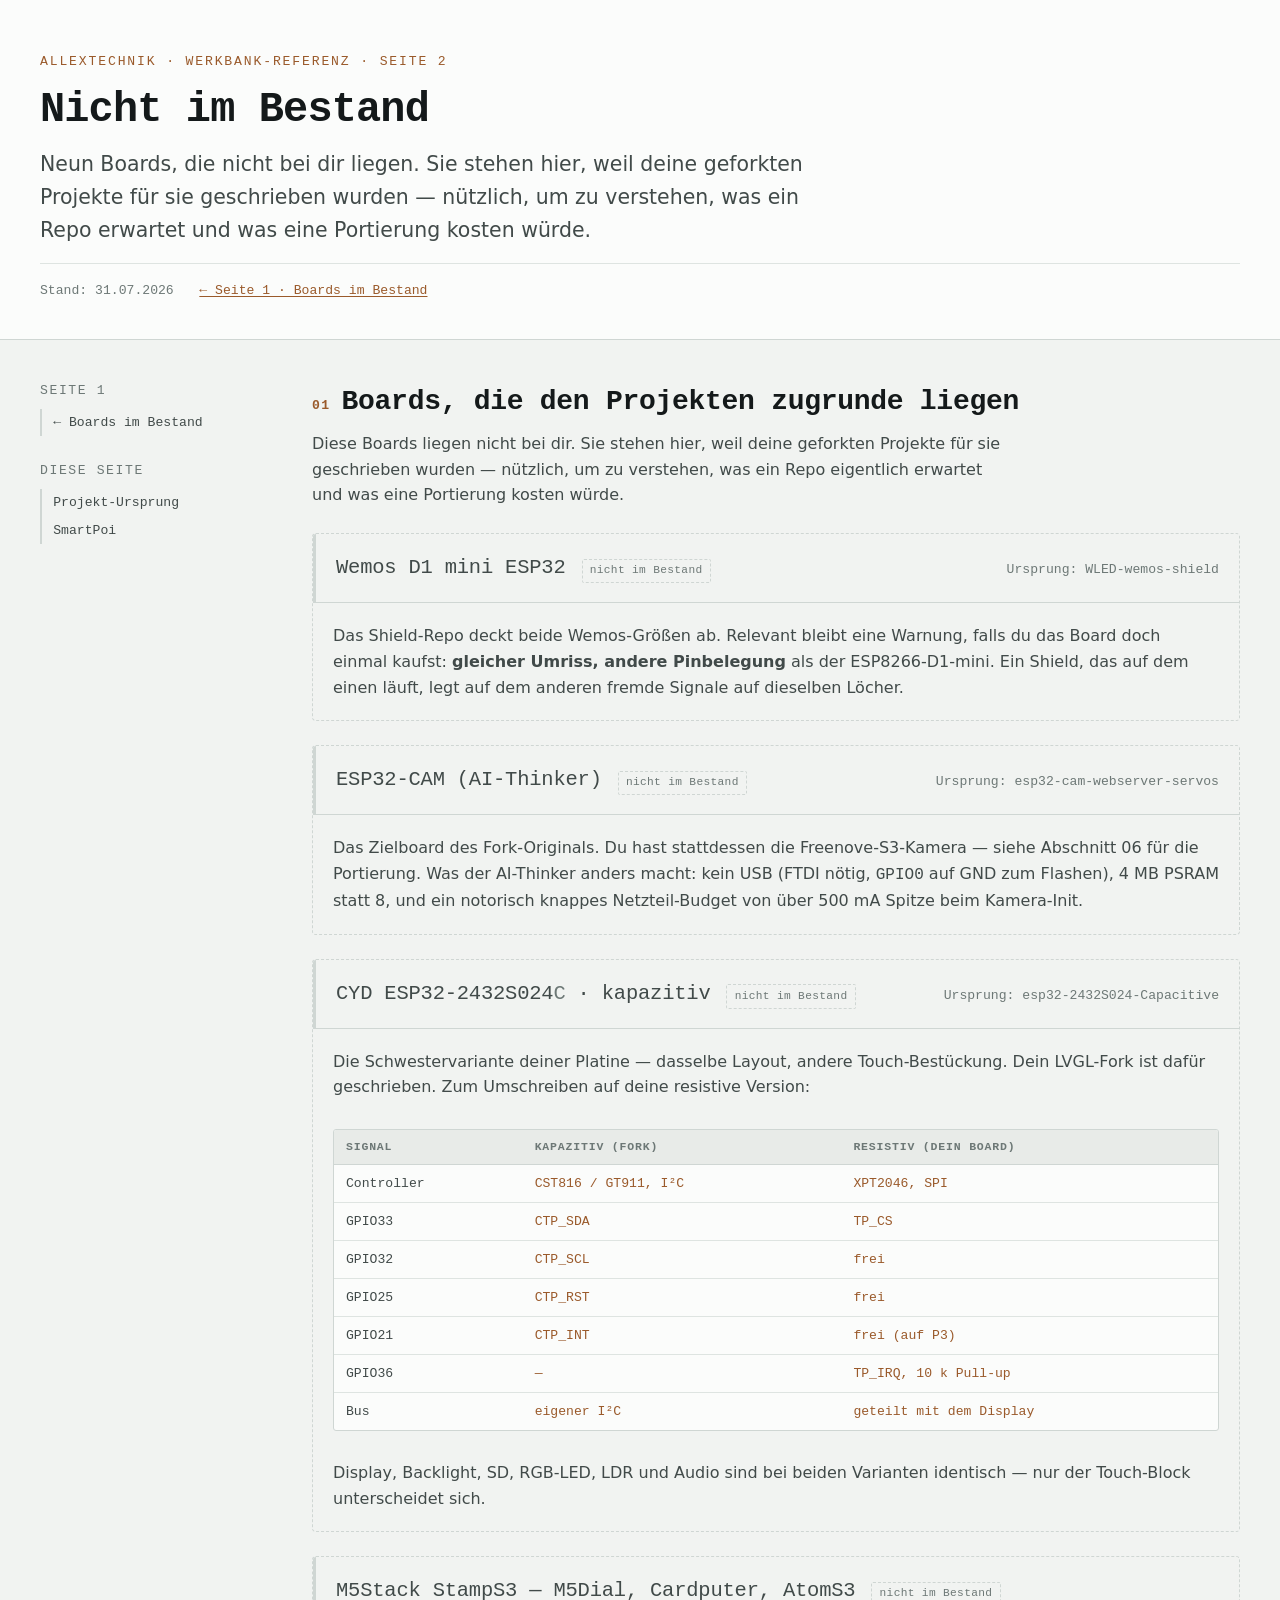
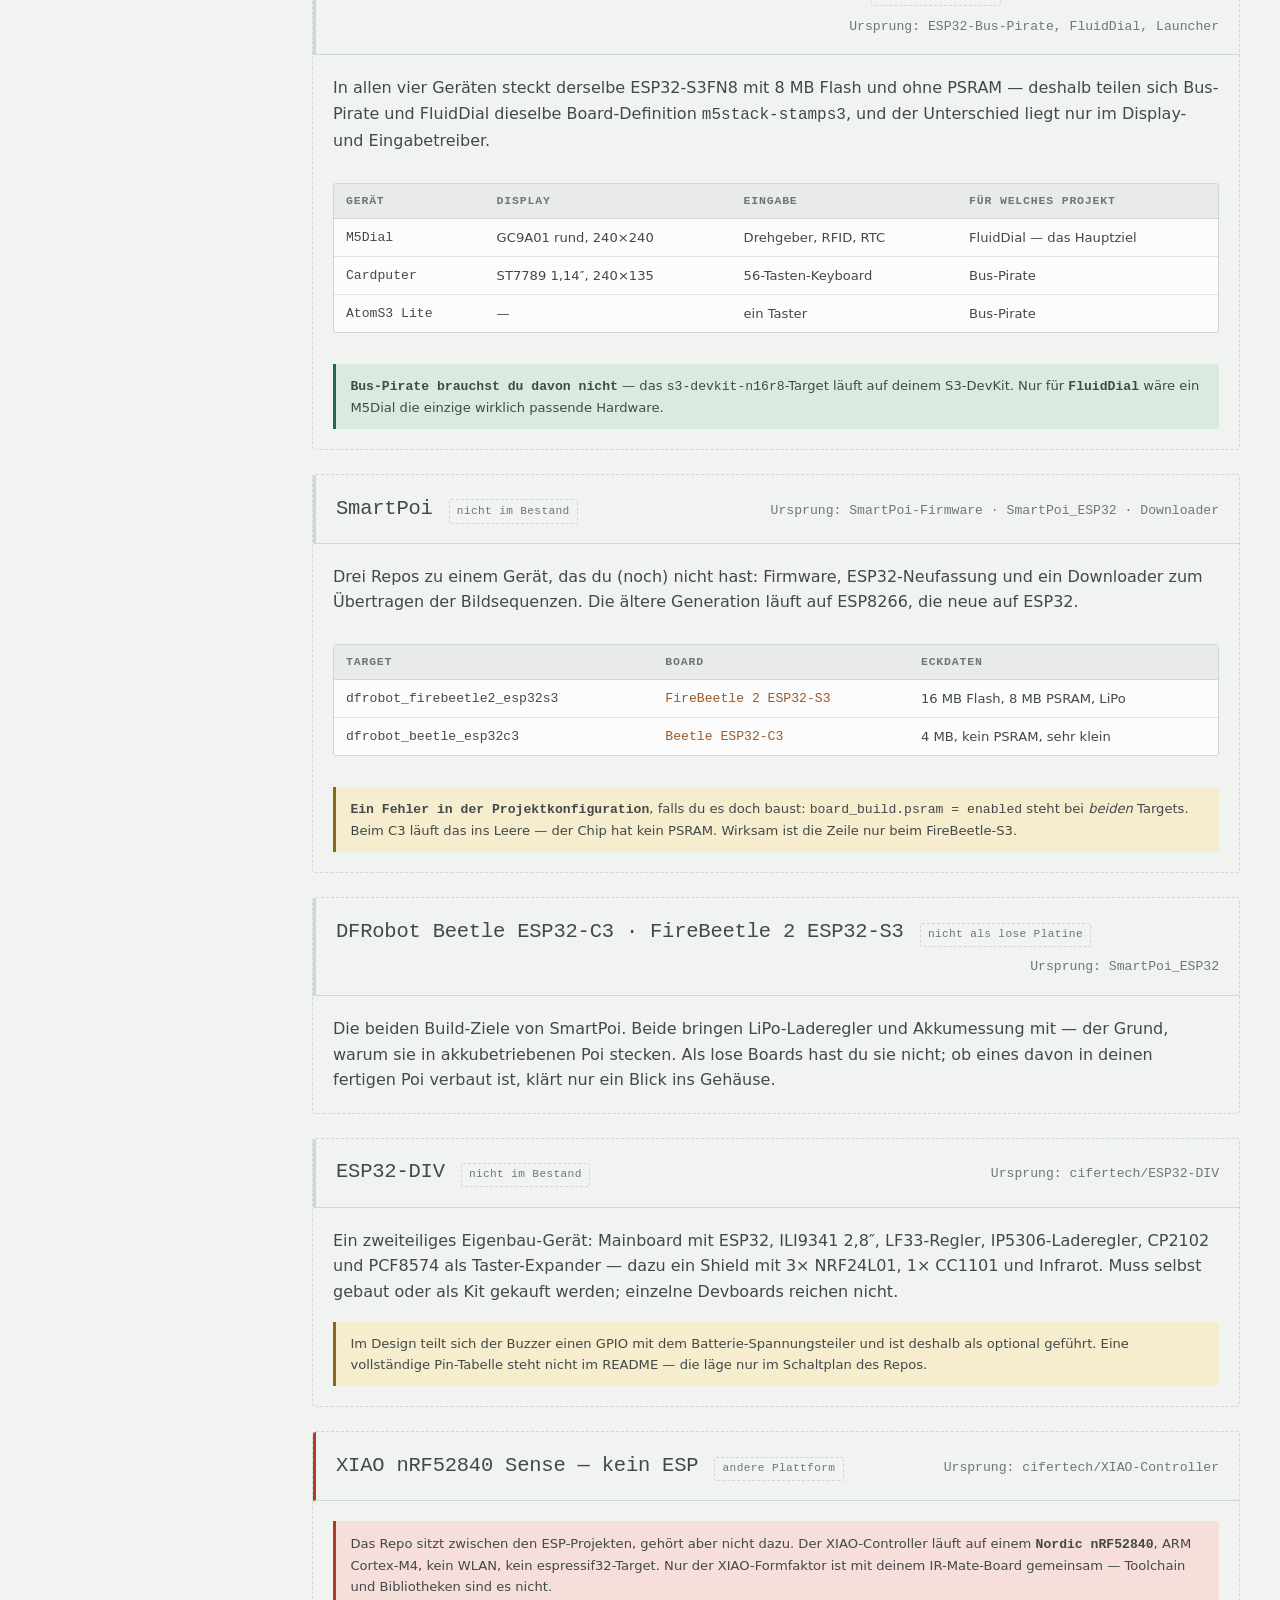
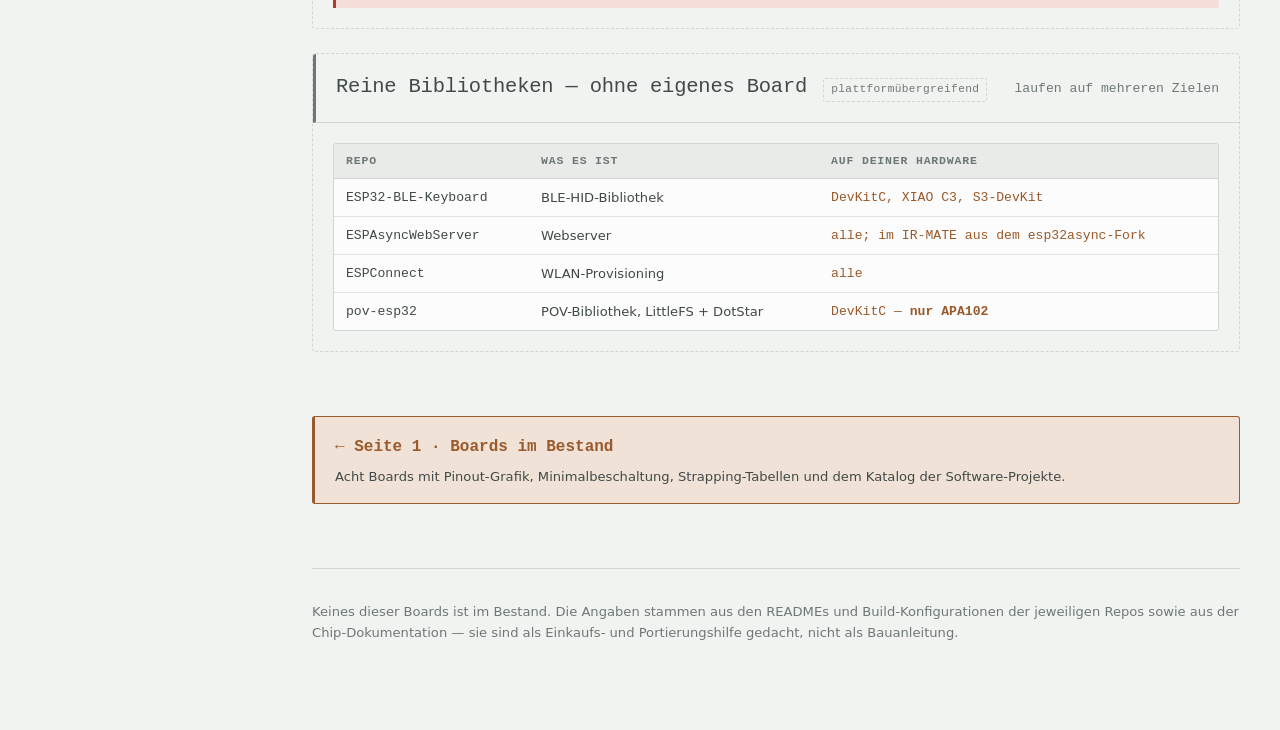
==== referenz.html @ ab5e1d2a "Pinout-Grafiken ergaenzen, Referenzboards auf zweite Seite Jedes der acht Boards im Bestand bekommt " ====
<!DOCTYPE html>
<html lang="de">
<head>
<meta charset="utf-8">
<meta name="viewport" content="width=device-width, initial-scale=1">
<meta name="description" content="Boards, fuer die die geforkten Projekte geschrieben wurden, ohne sie im Bestand zu haben.">
<meta name="color-scheme" content="light dark">
<title>Nicht im Bestand — ESP-Hardware-Referenz</title>
<style>
  *, *::before, *::after { box-sizing: border-box; }
  html { -webkit-text-size-adjust: 100%; }
  body { margin: 0; }
  img, svg { max-width: 100%; }
  h1, h2, h3, p, ul, figure { margin: 0; }
  ul { padding: 0; list-style-position: outside; }
  table { border-collapse: collapse; }
</style>
<style>
  :root {
    color-scheme: light dark;

    /* Neutrale mit leichter Kupfer-Neigung – nicht reines Grau */
    --paper:      #f1f3f1;
    --panel:      #fbfcfb;
    --panel-2:    #e8ebe8;
    --ink:        #14191a;
    --ink-2:      #414a49;
    --ink-3:      #6d7876;
    --rule:       #cfd6d3;
    --rule-soft:  #dee4e1;

    /* Akzent: Leiterbahn-Kupfer */
    --copper:     #9a5a2b;
    --copper-lit: #b8703a;
    --copper-wash:#f0e2d6;

    /* Signalfarben (getrennt vom Akzent) */
    --v5:         #b23a2b;
    --v5-wash:    #f6dfda;
    --v33:        #1f6b4f;
    --v33-wash:   #d9eae1;
    --warn:       #8a6a10;
    --warn-wash:  #f6ecce;

    --font-display: ui-monospace, "SF Mono", "JetBrains Mono", "Cascadia Mono", Menlo, Consolas, monospace;
    --font-body: system-ui, -apple-system, "Segoe UI", Roboto, "Helvetica Neue", Arial, sans-serif;

    --step--1: clamp(0.75rem, 0.72rem + 0.14vw, 0.82rem);
    --step-0:  clamp(0.92rem, 0.89rem + 0.16vw, 1rem);
    --step-1:  clamp(1.1rem, 1.03rem + 0.32vw, 1.28rem);
    --step-2:  clamp(1.35rem, 1.2rem + 0.7vw, 1.75rem);
    --step-3:  clamp(1.8rem, 1.5rem + 1.4vw, 2.7rem);
  }

  @media (prefers-color-scheme: dark) {
    :root {
      --paper:      #0e1213;
      --panel:      #161b1c;
      --panel-2:    #1e2425;
      --ink:        #e6ebe9;
      --ink-2:      #b0bab7;
      --ink-3:      #7f8b88;
      --rule:       #2c3435;
      --rule-soft:  #232a2b;
      --copper:     #d08a52;
      --copper-lit: #e5a068;
      --copper-wash:#2d211a;
      --v5:         #e0705c;
      --v5-wash:    #331d1a;
      --v33:        #57b98c;
      --v33-wash:   #16291f;
      --warn:       #d6b155;
      --warn-wash:  #2c2515;
    }
  }

  :root[data-theme="dark"] {
    --paper:#0e1213; --panel:#161b1c; --panel-2:#1e2425;
    --ink:#e6ebe9; --ink-2:#b0bab7; --ink-3:#7f8b88;
    --rule:#2c3435; --rule-soft:#232a2b;
    --copper:#d08a52; --copper-lit:#e5a068; --copper-wash:#2d211a;
    --v5:#e0705c; --v5-wash:#331d1a;
    --v33:#57b98c; --v33-wash:#16291f;
    --warn:#d6b155; --warn-wash:#2c2515;
  }
  :root[data-theme="light"] {
    --paper:#f1f3f1; --panel:#fbfcfb; --panel-2:#e8ebe8;
    --ink:#14191a; --ink-2:#414a49; --ink-3:#6d7876;
    --rule:#cfd6d3; --rule-soft:#dee4e1;
    --copper:#9a5a2b; --copper-lit:#b8703a; --copper-wash:#f0e2d6;
    --v5:#b23a2b; --v5-wash:#f6dfda;
    --v33:#1f6b4f; --v33-wash:#d9eae1;
    --warn:#8a6a10; --warn-wash:#f6ecce;
  }

  * { box-sizing: border-box; }

  body {
    margin: 0;
    background: var(--paper);
    color: var(--ink);
    font-family: var(--font-body);
    font-size: var(--step-0);
    line-height: 1.6;
    -webkit-font-smoothing: antialiased;
  }

  a { color: var(--copper); text-underline-offset: 2px; }
  a:focus-visible, summary:focus-visible {
    outline: 2px solid var(--copper-lit);
    outline-offset: 2px;
    border-radius: 2px;
  }

  code, .mono { font-family: var(--font-display); font-variant-ligatures: none; }

  /* ---------- Kopf ---------- */
  .masthead {
    border-bottom: 1px solid var(--rule);
    background: var(--panel);
  }
  .masthead-inner {
    max-width: 78rem;
    margin: 0 auto;
    padding: 3.2rem 1.5rem 2.4rem;
    display: flex;
    flex-direction: column;
    gap: 1rem;
  }
  .eyebrow {
    font-family: var(--font-display);
    font-size: var(--step--1);
    letter-spacing: 0.14em;
    text-transform: uppercase;
    color: var(--copper);
  }
  .masthead h1 {
    margin: 0;
    font-family: var(--font-display);
    font-size: var(--step-3);
    font-weight: 600;
    letter-spacing: -0.02em;
    line-height: 1.05;
    text-wrap: balance;
  }
  .lede {
    margin: 0;
    max-width: 60ch;
    color: var(--ink-2);
    font-size: var(--step-1);
  }
  .masthead-meta {
    display: flex;
    flex-wrap: wrap;
    gap: 0.5rem 1.6rem;
    font-family: var(--font-display);
    font-size: var(--step--1);
    color: var(--ink-3);
    border-top: 1px solid var(--rule-soft);
    padding-top: 1rem;
  }

  /* ---------- Gerüst ---------- */
  .shell {
    max-width: 78rem;
    margin: 0 auto;
    padding: 0 1.5rem 6rem;
    display: grid;
    grid-template-columns: 14rem minmax(0, 1fr);
    gap: 3rem;
    align-items: start;
  }
  @media (max-width: 62rem) {
    .shell { grid-template-columns: minmax(0, 1fr); gap: 0; }
    .rail { display: none; }
  }

  .rail {
    position: sticky;
    top: 0;
    padding: 2.5rem 0;
    max-height: 100vh;
    overflow-y: auto;
    font-family: var(--font-display);
    font-size: var(--step--1);
  }
  .rail-group { margin-bottom: 1.5rem; }
  .rail-title {
    text-transform: uppercase;
    letter-spacing: 0.12em;
    color: var(--ink-3);
    margin-bottom: 0.5rem;
  }
  .rail a {
    display: block;
    padding: 0.2rem 0 0.2rem 0.7rem;
    border-left: 2px solid var(--rule);
    color: var(--ink-2);
    text-decoration: none;
  }
  .rail a:hover { color: var(--copper); border-left-color: var(--copper); }

  main { padding-top: 2.5rem; min-width: 0; }

  section { margin-bottom: 4rem; scroll-margin-top: 1.5rem; }

  h2 {
    font-family: var(--font-display);
    font-size: var(--step-2);
    font-weight: 600;
    letter-spacing: -0.01em;
    margin: 0 0 0.4rem;
    display: flex;
    align-items: baseline;
    gap: 0.7rem;
    text-wrap: balance;
  }
  h2 .num {
    font-size: var(--step--1);
    color: var(--copper);
    letter-spacing: 0.1em;
  }
  .section-note {
    margin: 0 0 1.6rem;
    color: var(--ink-2);
    max-width: 68ch;
  }

  h3 {
    font-family: var(--font-display);
    font-size: var(--step-1);
    font-weight: 600;
    margin: 0;
    letter-spacing: -0.01em;
  }

  /* ---------- Tabellen ---------- */
  .scroller {
    overflow-x: auto;
    border: 1px solid var(--rule);
    border-radius: 3px;
    background: var(--panel);
  }
  table {
    width: 100%;
    border-collapse: collapse;
    font-size: var(--step--1);
    font-variant-numeric: tabular-nums;
  }
  th, td {
    text-align: left;
    padding: 0.5rem 0.75rem;
    border-bottom: 1px solid var(--rule-soft);
    vertical-align: top;
  }
  thead th {
    font-family: var(--font-display);
    font-weight: 600;
    text-transform: uppercase;
    letter-spacing: 0.07em;
    font-size: 0.72rem;
    color: var(--ink-3);
    background: var(--panel-2);
    border-bottom: 1px solid var(--rule);
    white-space: nowrap;
    position: sticky;
    top: 0;
  }
  tbody tr:last-child td { border-bottom: none; }
  td.pin, td.gpio { font-family: var(--font-display); white-space: nowrap; }
  td.gpio { color: var(--copper); }

  /* ---------- Board-Karten ---------- */
  .board {
    background: var(--panel);
    border: 1px solid var(--rule);
    border-radius: 4px;
    margin-bottom: 1.5rem;
    overflow: hidden;
  }
  .board-head {
    display: flex;
    flex-wrap: wrap;
    align-items: baseline;
    gap: 0.5rem 1rem;
    padding: 1.1rem 1.25rem;
    border-bottom: 1px solid var(--rule);
    border-left: 3px solid var(--copper);
  }
  .board-head .spec {
    font-family: var(--font-display);
    font-size: var(--step--1);
    color: var(--ink-3);
    margin-left: auto;
    text-align: right;
  }
  .board-body {
    padding: 1.25rem;
    display: flex;
    flex-direction: column;
    gap: 1.1rem;
  }
  .board-body > .scroller { border-radius: 3px; }

  .field-label {
    font-family: var(--font-display);
    font-size: 0.72rem;
    text-transform: uppercase;
    letter-spacing: 0.1em;
    color: var(--ink-3);
    margin-bottom: 0.4rem;
  }
  .field p, .field ul { margin: 0; }
  .field ul { padding-left: 1.1rem; }
  .field li + li { margin-top: 0.25rem; }

  /* ---------- Chips ---------- */
  .chips { display: flex; flex-wrap: wrap; gap: 0.35rem; }
  .chip {
    font-family: var(--font-display);
    font-size: 0.7rem;
    letter-spacing: 0.03em;
    padding: 0.13rem 0.45rem;
    border-radius: 2px;
    border: 1px solid var(--rule);
    color: var(--ink-2);
    background: var(--paper);
    white-space: nowrap;
  }
  .chip.own { border-color: var(--copper); color: var(--copper); background: var(--copper-wash); }
  .chip.v5  { border-color: var(--v5); color: var(--v5); background: var(--v5-wash); }
  .chip.v33 { border-color: var(--v33); color: var(--v33); background: var(--v33-wash); }

  /* ---------- Hinweisboxen ---------- */
  .note {
    border-left: 3px solid var(--ink-3);
    background: var(--panel-2);
    padding: 0.7rem 0.9rem;
    border-radius: 0 3px 3px 0;
    font-size: var(--step--1);
  }
  .note strong { font-family: var(--font-display); }
  .note.danger { border-left-color: var(--v5); background: var(--v5-wash); }
  .note.caution { border-left-color: var(--warn); background: var(--warn-wash); }
  .note.good { border-left-color: var(--v33); background: var(--v33-wash); }
  .note p { margin: 0; }
  .note p + p { margin-top: 0.5rem; }

  /* ---------- Matrix ---------- */
  .matrix td.hit { color: var(--v33); font-family: var(--font-display); font-weight: 600; }
  .matrix td.miss { color: var(--rule); font-family: var(--font-display); }
  .matrix th.rot { font-size: 0.68rem; }
  .matrix tbody th {
    font-weight: 500;
    font-family: var(--font-display);
    font-size: var(--step--1);
    white-space: nowrap;
    background: var(--panel);
    border-bottom: 1px solid var(--rule-soft);
  }

  /* ---------- Schaltung ---------- */
  .circuit {
    background: var(--panel);
    border: 1px solid var(--rule);
    border-radius: 4px;
    padding: 1.25rem;
    display: flex;
    flex-direction: column;
    gap: 1rem;
  }
  .circuit svg { width: 100%; height: auto; max-width: 34rem; margin: 0 auto; display: block; }
  .svg-ink { stroke: var(--ink-2); }
  .svg-copper { stroke: var(--copper); }
  .svg-label { fill: var(--ink-2); font-family: var(--font-display); font-size: 10px; }
  .svg-label-accent { fill: var(--copper); font-family: var(--font-display); font-size: 10px; }

  .grid-2 {
    display: grid;
    grid-template-columns: repeat(auto-fit, minmax(17rem, 1fr));
    gap: 1rem;
  }

  details {
    border: 1px solid var(--rule);
    border-radius: 3px;
    background: var(--panel);
    padding: 0.6rem 0.9rem;
  }
  summary {
    cursor: pointer;
    font-family: var(--font-display);
    font-size: var(--step--1);
    color: var(--ink-2);
  }

  footer {
    border-top: 1px solid var(--rule);
    margin-top: 2rem;
    padding: 2rem 0 0;
    font-size: var(--step--1);
    color: var(--ink-3);
  }
  footer ul { padding-left: 1.1rem; margin: 0.5rem 0 0; }

  @media (prefers-reduced-motion: reduce) {
    * { animation: none !important; transition: none !important; }
  }

  /* Pinout-Grafiken: lieber scrollen als unleserlich schrumpfen */
  .pinout { overflow-x: auto; border: 1px solid var(--rule-soft); border-radius: 3px;
            background: var(--paper); padding: 6px 8px; }
  .pinout svg { display: block; width: 100%; min-width: 640px; height: auto; }

  /* Referenz-Karten: gedämpft, damit Bestand optisch führt */
  .board.ref { background: transparent; border-style: dashed; }
  .board.ref .board-head { border-left-color: var(--rule); }
  .board.ref .board-head h3 { color: var(--ink-2); font-weight: 500; }
  .board.ref .board-body { color: var(--ink-2); }
  .board.ref .board-body > p { margin: 0; }
  .chip.ref { border-style: dashed; color: var(--ink-3); background: transparent; }
  .matrix td.warnrow { color: var(--warn); font-family: var(--font-display); }
  .matrix td.miss, td.miss { color: var(--ink-3); font-family: var(--font-display); }
  .subsec { scroll-margin-top: 1.5rem; }
  .subsec h3 { color: var(--copper); font-size: var(--step-0); letter-spacing: 0.04em; text-transform: uppercase; }

  /* Verweis zwischen den beiden Seiten */
  .pagelink { display: block; border: 1px solid var(--copper); border-left-width: 3px;
              border-radius: 3px; background: var(--copper-wash); padding: 1rem 1.25rem;
              text-decoration: none; color: var(--ink); }
  .pagelink:hover { background: var(--panel-2); }
  .pagelink strong { font-family: var(--font-display); color: var(--copper); }
  .pagelink span { display: block; color: var(--ink-2); font-size: var(--step--1); margin-top: 0.3rem; }
</style>
</head>
<body>
<header class="masthead">
  <div class="masthead-inner">
    <div class="eyebrow">AllExTechnik · Werkbank-Referenz · Seite 2</div>
    <h1>Nicht im Bestand</h1>
    <p class="lede">Neun Boards, die nicht bei dir liegen. Sie stehen hier, weil deine geforkten Projekte für sie geschrieben wurden — nützlich, um zu verstehen, was ein Repo erwartet und was eine Portierung kosten würde.</p>
    <div class="masthead-meta">
      <span>Stand: 31.07.2026</span>
      <span><a href="index.html">← Seite 1 · Boards im Bestand</a></span>
    </div>
  </div>
</header>

<div class="shell">
  <nav class="rail" aria-label="Inhalt">
    <div class="rail-group">
      <div class="rail-title">Seite 1</div>
      <a href="index.html">← Boards im Bestand</a>
    </div>
    <div class="rail-group">
      <div class="rail-title">Diese Seite</div>
      <a href="#referenz">Projekt-Ursprung</a>
      <a href="#smartpoi">SmartPoi</a>
    </div>
  </nav>

  <main>
    <!-- ══════════ REFERENZ ══════════ -->
    <section id="referenz">
      <h2><span class="num">01</span> Boards, die den Projekten zugrunde liegen</h2>
      <p class="section-note">Diese Boards liegen nicht bei dir. Sie stehen hier, weil deine geforkten Projekte für sie geschrieben wurden — nützlich, um zu verstehen, was ein Repo eigentlich erwartet und was eine Portierung kosten würde.</p>

      <article class="board ref">
        <div class="board-head">
          <h3>Wemos D1 mini ESP32</h3>
          <div class="chips"><span class="chip ref">nicht im Bestand</span></div>
          <div class="spec">Ursprung: WLED-wemos-shield</div>
        </div>
        <div class="board-body">
          <p>Das Shield-Repo deckt beide Wemos-Größen ab. Relevant bleibt eine Warnung, falls du das Board doch einmal kaufst: <strong>gleicher Umriss, andere Pinbelegung</strong> als der ESP8266-D1-mini. Ein Shield, das auf dem einen läuft, legt auf dem anderen fremde Signale auf dieselben Löcher.</p>
        </div>
      </article>

      <article class="board ref">
        <div class="board-head">
          <h3>ESP32-CAM (AI-Thinker)</h3>
          <div class="chips"><span class="chip ref">nicht im Bestand</span></div>
          <div class="spec">Ursprung: esp32-cam-webserver-servos</div>
        </div>
        <div class="board-body">
          <p>Das Zielboard des Fork-Originals. Du hast stattdessen die Freenove-S3-Kamera — siehe Abschnitt 06 für die Portierung. Was der AI-Thinker anders macht: kein USB (FTDI nötig, <code>GPIO0</code> auf GND zum Flashen), 4 MB PSRAM statt 8, und ein notorisch knappes Netzteil-Budget von über 500 mA Spitze beim Kamera-Init.</p>
        </div>
      </article>

      <article class="board ref">
        <div class="board-head">
          <h3>CYD ESP32-2432S024<span style="color:var(--ink-3)">C</span> · kapazitiv</h3>
          <div class="chips"><span class="chip ref">nicht im Bestand</span></div>
          <div class="spec">Ursprung: esp32-2432S024-Capacitive</div>
        </div>
        <div class="board-body">
          <p>Die Schwestervariante deiner Platine — dasselbe Layout, andere Touch-Bestückung. Dein LVGL-Fork ist dafür geschrieben. Zum Umschreiben auf deine resistive Version:</p>
          <div class="scroller" style="margin-top:0.7rem">
            <table>
              <thead><tr><th>Signal</th><th>Kapazitiv (Fork)</th><th>Resistiv (dein Board)</th></tr></thead>
              <tbody>
                <tr><td class="pin">Controller</td><td class="gpio">CST816 / GT911, I²C</td><td class="gpio">XPT2046, SPI</td></tr>
                <tr><td class="pin">GPIO33</td><td class="gpio">CTP_SDA</td><td class="gpio">TP_CS</td></tr>
                <tr><td class="pin">GPIO32</td><td class="gpio">CTP_SCL</td><td class="gpio">frei</td></tr>
                <tr><td class="pin">GPIO25</td><td class="gpio">CTP_RST</td><td class="gpio">frei</td></tr>
                <tr><td class="pin">GPIO21</td><td class="gpio">CTP_INT</td><td class="gpio">frei (auf P3)</td></tr>
                <tr><td class="pin">GPIO36</td><td class="gpio">—</td><td class="gpio">TP_IRQ, 10 k Pull-up</td></tr>
                <tr><td class="pin">Bus</td><td class="gpio">eigener I²C</td><td class="gpio">geteilt mit dem Display</td></tr>
              </tbody>
            </table>
          </div>
          <p style="margin-top:0.7rem">Display, Backlight, SD, RGB-LED, LDR und Audio sind bei beiden Varianten identisch — nur der Touch-Block unterscheidet sich.</p>
        </div>
      </article>

      <article class="board ref">
        <div class="board-head">
          <h3>M5Stack StampS3 — M5Dial, Cardputer, AtomS3</h3>
          <div class="chips"><span class="chip ref">nicht im Bestand</span></div>
          <div class="spec">Ursprung: ESP32-Bus-Pirate, FluidDial, Launcher</div>
        </div>
        <div class="board-body">
          <p>In allen vier Geräten steckt derselbe ESP32-S3FN8 mit 8 MB Flash und ohne PSRAM — deshalb teilen sich Bus-Pirate und FluidDial dieselbe Board-Definition <code>m5stack-stamps3</code>, und der Unterschied liegt nur im Display- und Eingabetreiber.</p>
          <div class="scroller" style="margin-top:0.7rem">
            <table>
              <thead><tr><th>Gerät</th><th>Display</th><th>Eingabe</th><th>Für welches Projekt</th></tr></thead>
              <tbody>
                <tr><td class="pin">M5Dial</td><td>GC9A01 rund, 240×240</td><td>Drehgeber, RFID, RTC</td><td>FluidDial — das Hauptziel</td></tr>
                <tr><td class="pin">Cardputer</td><td>ST7789 1,14″, 240×135</td><td>56-Tasten-Keyboard</td><td>Bus-Pirate</td></tr>
                <tr><td class="pin">AtomS3 Lite</td><td>—</td><td>ein Taster</td><td>Bus-Pirate</td></tr>
              </tbody>
            </table>
          </div>
          <div class="note good" style="margin-top:0.8rem">
            <p><strong>Bus-Pirate brauchst du davon nicht</strong> — das <code>s3-devkit-n16r8</code>-Target läuft auf deinem S3-DevKit. Nur für <strong>FluidDial</strong> wäre ein M5Dial die einzige wirklich passende Hardware.</p>
          </div>
        </div>
      </article>

      <article class="board ref" id="smartpoi">
        <div class="board-head">
          <h3>SmartPoi</h3>
          <div class="chips"><span class="chip ref">nicht im Bestand</span></div>
          <div class="spec">Ursprung: SmartPoi-Firmware · SmartPoi_ESP32 · Downloader</div>
        </div>
        <div class="board-body">
          <p>Drei Repos zu einem Gerät, das du (noch) nicht hast: Firmware, ESP32-Neufassung und ein Downloader zum Übertragen der Bildsequenzen. Die ältere Generation läuft auf ESP8266, die neue auf ESP32.</p>
          <div class="scroller" style="margin-top:0.7rem">
            <table>
              <thead><tr><th>Target</th><th>Board</th><th>Eckdaten</th></tr></thead>
              <tbody>
                <tr><td class="pin">dfrobot_firebeetle2_esp32s3</td><td class="gpio">FireBeetle 2 ESP32-S3</td><td>16 MB Flash, 8 MB PSRAM, LiPo</td></tr>
                <tr><td class="pin">dfrobot_beetle_esp32c3</td><td class="gpio">Beetle ESP32-C3</td><td>4 MB, kein PSRAM, sehr klein</td></tr>
              </tbody>
            </table>
          </div>
          <div class="note caution" style="margin-top:0.8rem">
            <p><strong>Ein Fehler in der Projektkonfiguration</strong>, falls du es doch baust: <code>board_build.psram = enabled</code> steht bei <em>beiden</em> Targets. Beim C3 läuft das ins Leere — der Chip hat kein PSRAM. Wirksam ist die Zeile nur beim FireBeetle-S3.</p>
          </div>
        </div>
      </article>

      <article class="board ref">
        <div class="board-head">
          <h3>DFRobot Beetle ESP32-C3 · FireBeetle 2 ESP32-S3</h3>
          <div class="chips"><span class="chip ref">nicht als lose Platine</span></div>
          <div class="spec">Ursprung: SmartPoi_ESP32</div>
        </div>
        <div class="board-body">
          <p>Die beiden Build-Ziele von SmartPoi. Beide bringen LiPo-Laderegler und Akkumessung mit — der Grund, warum sie in akkubetriebenen Poi stecken. Als lose Boards hast du sie nicht; ob eines davon in deinen fertigen Poi verbaut ist, klärt nur ein Blick ins Gehäuse.</p>
        </div>
      </article>

      <article class="board ref">
        <div class="board-head">
          <h3>ESP32-DIV</h3>
          <div class="chips"><span class="chip ref">nicht im Bestand</span></div>
          <div class="spec">Ursprung: cifertech/ESP32-DIV</div>
        </div>
        <div class="board-body">
          <p>Ein zweiteiliges Eigenbau-Gerät: Mainboard mit ESP32, ILI9341 2,8″, LF33-Regler, IP5306-Laderegler, CP2102 und PCF8574 als Taster-Expander — dazu ein Shield mit 3× NRF24L01, 1× CC1101 und Infrarot. Muss selbst gebaut oder als Kit gekauft werden; einzelne Devboards reichen nicht.</p>
          <div class="note caution">
            <p>Im Design teilt sich der Buzzer einen GPIO mit dem Batterie-Spannungsteiler und ist deshalb als optional geführt. Eine vollständige Pin-Tabelle steht nicht im README — die läge nur im Schaltplan des Repos.</p>
          </div>
        </div>
      </article>

      <article class="board ref">
        <div class="board-head" style="border-left-color: var(--v5)">
          <h3>XIAO nRF52840 Sense — kein ESP</h3>
          <div class="chips"><span class="chip ref">andere Plattform</span></div>
          <div class="spec">Ursprung: cifertech/XIAO-Controller</div>
        </div>
        <div class="board-body">
          <div class="note danger">
            <p>Das Repo sitzt zwischen den ESP-Projekten, gehört aber nicht dazu. Der XIAO-Controller läuft auf einem <strong>Nordic nRF52840</strong>, ARM Cortex-M4, kein WLAN, kein espressif32-Target. Nur der XIAO-Formfaktor ist mit deinem IR-Mate-Board gemeinsam — Toolchain und Bibliotheken sind es nicht.</p>
          </div>
        </div>
      </article>

      <article class="board ref">
        <div class="board-head" style="border-left-color: var(--ink-3)">
          <h3>Reine Bibliotheken — ohne eigenes Board</h3>
          <div class="chips"><span class="chip ref">plattformübergreifend</span></div>
          <div class="spec">laufen auf mehreren Zielen</div>
        </div>
        <div class="board-body">
          <div class="scroller">
            <table>
              <thead><tr><th>Repo</th><th>Was es ist</th><th>Auf deiner Hardware</th></tr></thead>
              <tbody>
                <tr><td class="pin">ESP32-BLE-Keyboard</td><td>BLE-HID-Bibliothek</td><td class="gpio">DevKitC, XIAO C3, S3-DevKit</td></tr>
                <tr><td class="pin">ESPAsyncWebServer</td><td>Webserver</td><td class="gpio">alle; im IR-MATE aus dem esp32async-Fork</td></tr>
                <tr><td class="pin">ESPConnect</td><td>WLAN-Provisioning</td><td class="gpio">alle</td></tr>
                <tr><td class="pin">pov-esp32</td><td>POV-Bibliothek, LittleFS + DotStar</td><td class="gpio">DevKitC — <strong>nur APA102</strong></td></tr>
              </tbody>
            </table>
          </div>
        </div>
      </article>
    </section>

    <section id="zurueck">
      <a class="pagelink" href="index.html">
        <strong>← Seite 1 · Boards im Bestand</strong>
        <span>Acht Boards mit Pinout-Grafik, Minimalbeschaltung, Strapping-Tabellen und dem Katalog der Software-Projekte.</span>
      </a>
    </section>

    <footer>
      <p>Keines dieser Boards ist im Bestand. Die Angaben stammen aus den READMEs und Build-Konfigurationen der jeweiligen Repos sowie aus der Chip-Dokumentation — sie sind als Einkaufs- und Portierungshilfe gedacht, nicht als Bauanleitung.</p>
    </footer>

  </main>
</div>
</body>
</html>
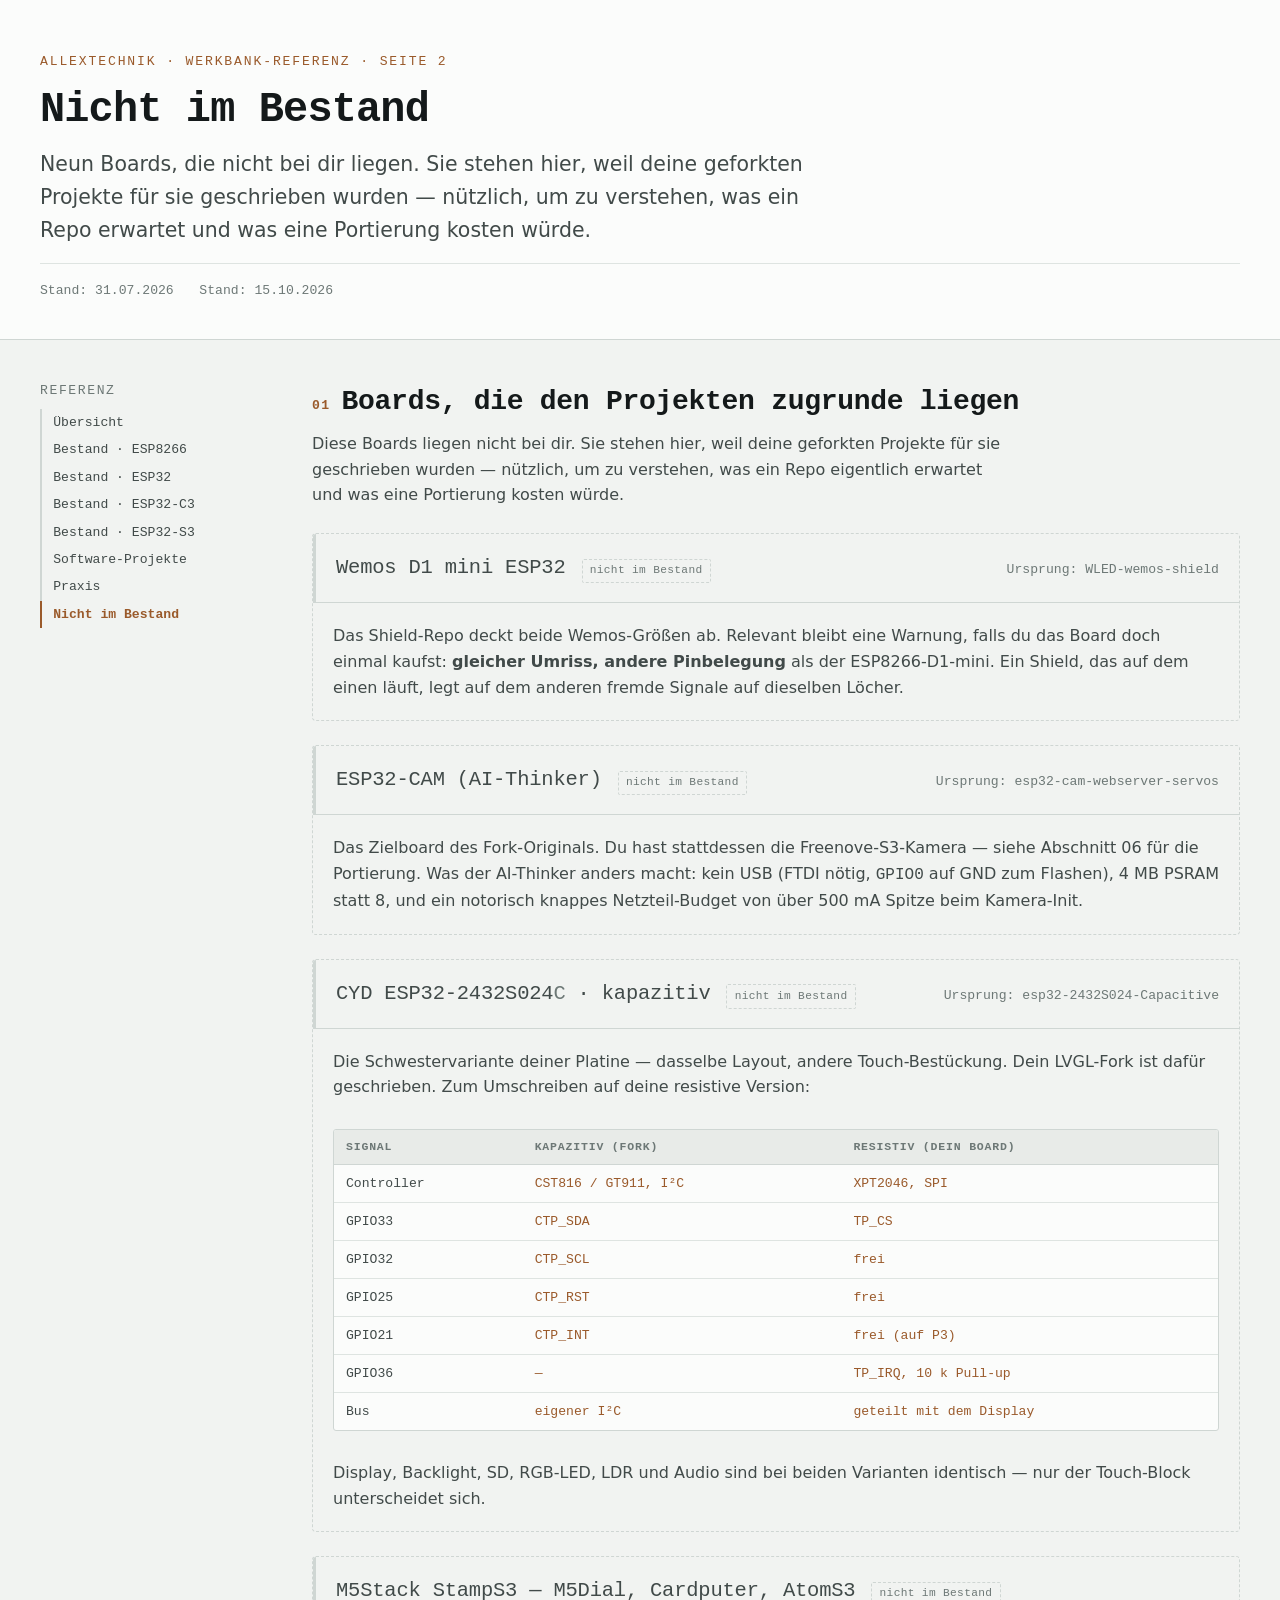
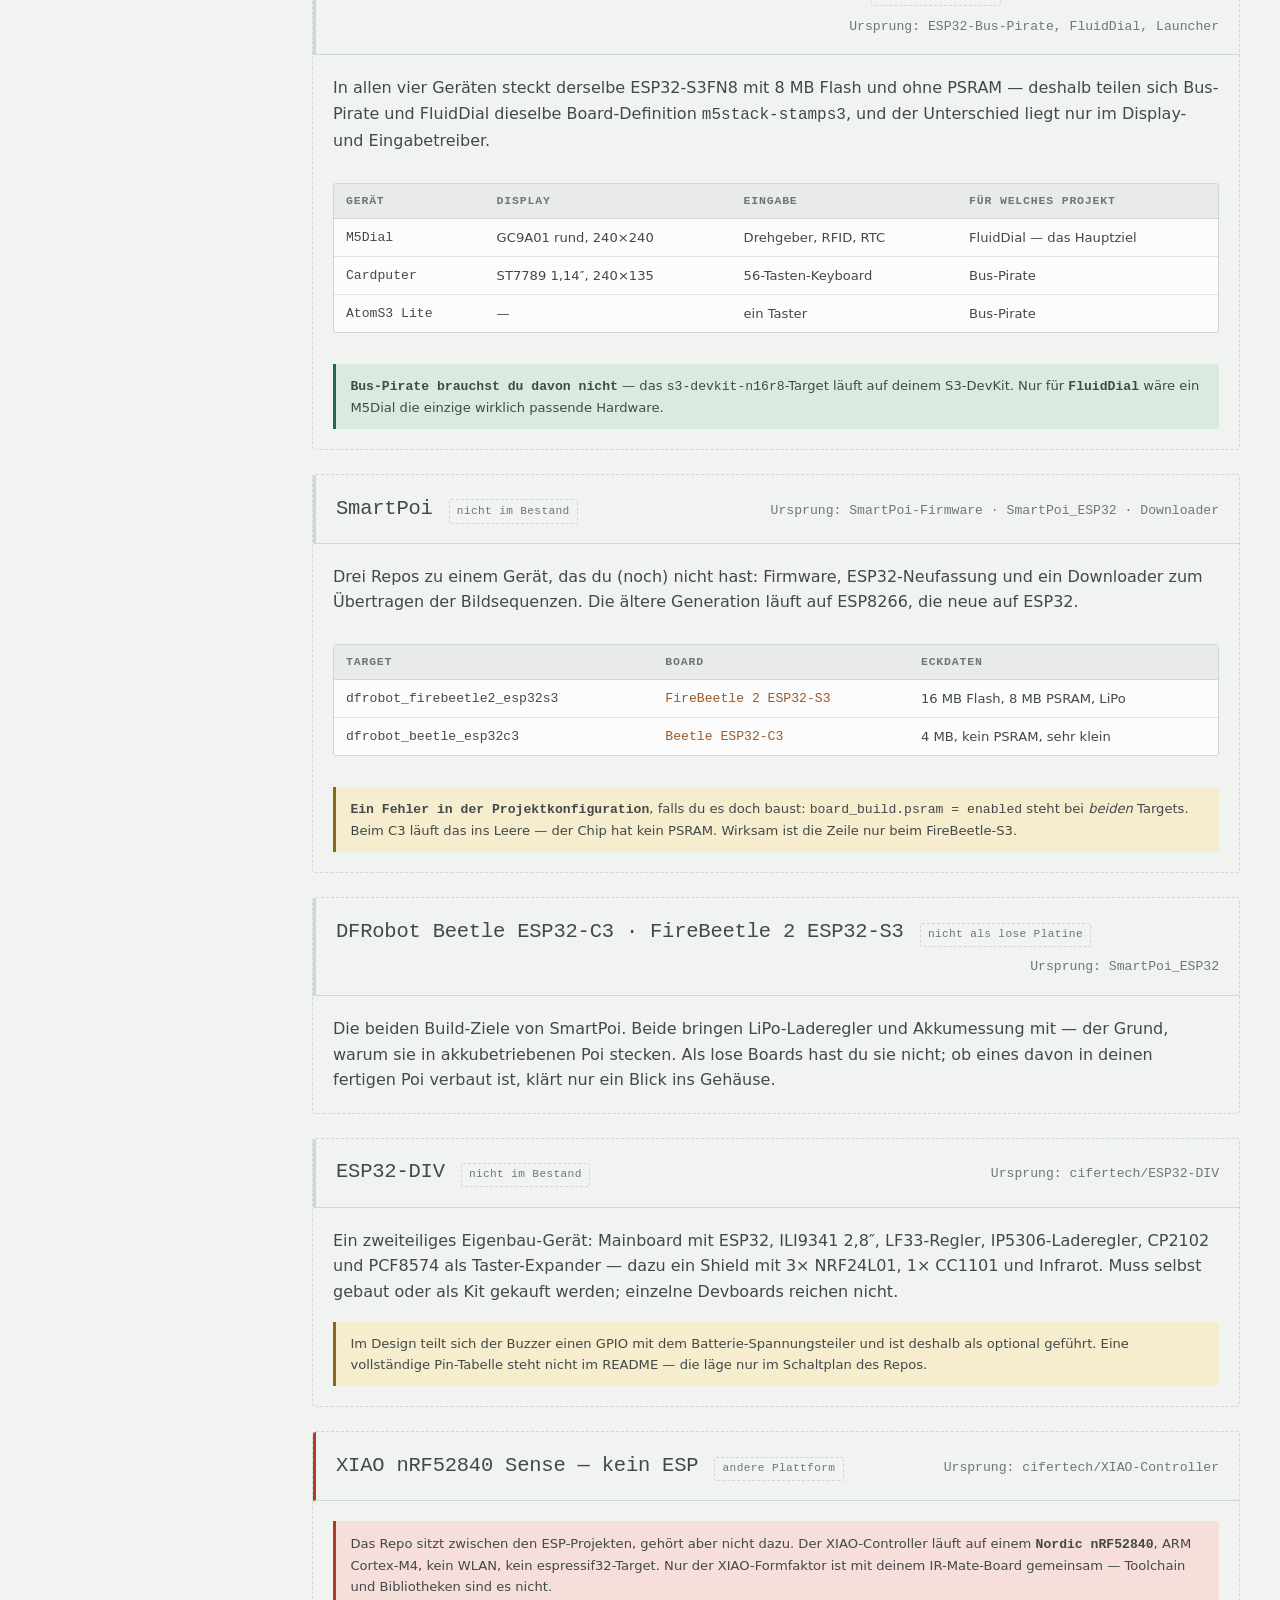
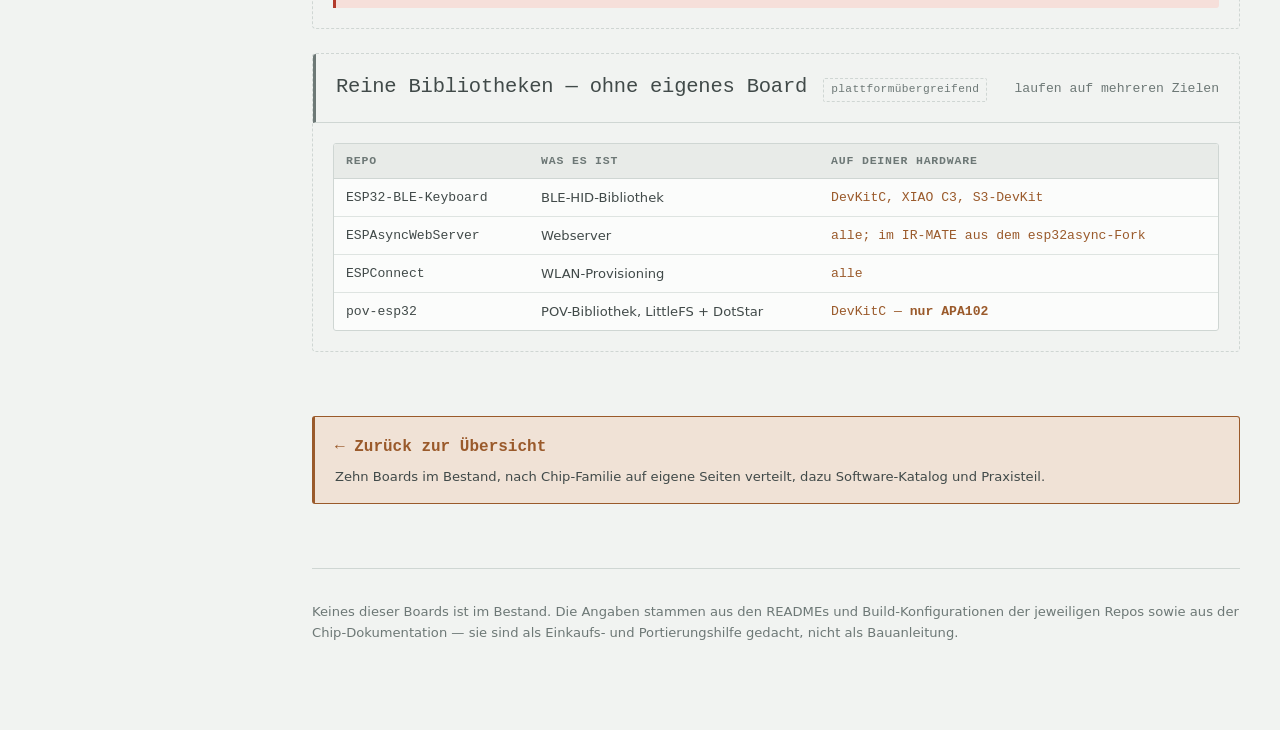
==== commit f7a4fbf3: "Seite aufteilen, zehntes Board, Gradient-Kollision beheben Die Referenz war auf eine Seite mit 367 K" ====
--- a/referenz.html
+++ b/referenz.html
@@ -6,432 +6,7 @@
 <meta name="description" content="Boards, fuer die die geforkten Projekte geschrieben wurden, ohne sie im Bestand zu haben.">
 <meta name="color-scheme" content="light dark">
 <title>Nicht im Bestand — ESP-Hardware-Referenz</title>
-<style>
-  *, *::before, *::after { box-sizing: border-box; }
-  html { -webkit-text-size-adjust: 100%; }
-  body { margin: 0; }
-  img, svg { max-width: 100%; }
-  h1, h2, h3, p, ul, figure { margin: 0; }
-  ul { padding: 0; list-style-position: outside; }
-  table { border-collapse: collapse; }
-</style>
-<style>
-  :root {
-    color-scheme: light dark;
-
-    /* Neutrale mit leichter Kupfer-Neigung – nicht reines Grau */
-    --paper:      #f1f3f1;
-    --panel:      #fbfcfb;
-    --panel-2:    #e8ebe8;
-    --ink:        #14191a;
-    --ink-2:      #414a49;
-    --ink-3:      #6d7876;
-    --rule:       #cfd6d3;
-    --rule-soft:  #dee4e1;
-
-    /* Akzent: Leiterbahn-Kupfer */
-    --copper:     #9a5a2b;
-    --copper-lit: #b8703a;
-    --copper-wash:#f0e2d6;
-
-    /* Signalfarben (getrennt vom Akzent) */
-    --v5:         #b23a2b;
-    --v5-wash:    #f6dfda;
-    --v33:        #1f6b4f;
-    --v33-wash:   #d9eae1;
-    --warn:       #8a6a10;
-    --warn-wash:  #f6ecce;
-
-    --font-display: ui-monospace, "SF Mono", "JetBrains Mono", "Cascadia Mono", Menlo, Consolas, monospace;
-    --font-body: system-ui, -apple-system, "Segoe UI", Roboto, "Helvetica Neue", Arial, sans-serif;
-
-    --step--1: clamp(0.75rem, 0.72rem + 0.14vw, 0.82rem);
-    --step-0:  clamp(0.92rem, 0.89rem + 0.16vw, 1rem);
-    --step-1:  clamp(1.1rem, 1.03rem + 0.32vw, 1.28rem);
-    --step-2:  clamp(1.35rem, 1.2rem + 0.7vw, 1.75rem);
-    --step-3:  clamp(1.8rem, 1.5rem + 1.4vw, 2.7rem);
-  }
-
-  @media (prefers-color-scheme: dark) {
-    :root {
-      --paper:      #0e1213;
-      --panel:      #161b1c;
-      --panel-2:    #1e2425;
-      --ink:        #e6ebe9;
-      --ink-2:      #b0bab7;
-      --ink-3:      #7f8b88;
-      --rule:       #2c3435;
-      --rule-soft:  #232a2b;
-      --copper:     #d08a52;
-      --copper-lit: #e5a068;
-      --copper-wash:#2d211a;
-      --v5:         #e0705c;
-      --v5-wash:    #331d1a;
-      --v33:        #57b98c;
-      --v33-wash:   #16291f;
-      --warn:       #d6b155;
-      --warn-wash:  #2c2515;
-    }
-  }
-
-  :root[data-theme="dark"] {
-    --paper:#0e1213; --panel:#161b1c; --panel-2:#1e2425;
-    --ink:#e6ebe9; --ink-2:#b0bab7; --ink-3:#7f8b88;
-    --rule:#2c3435; --rule-soft:#232a2b;
-    --copper:#d08a52; --copper-lit:#e5a068; --copper-wash:#2d211a;
-    --v5:#e0705c; --v5-wash:#331d1a;
-    --v33:#57b98c; --v33-wash:#16291f;
-    --warn:#d6b155; --warn-wash:#2c2515;
-  }
-  :root[data-theme="light"] {
-    --paper:#f1f3f1; --panel:#fbfcfb; --panel-2:#e8ebe8;
-    --ink:#14191a; --ink-2:#414a49; --ink-3:#6d7876;
-    --rule:#cfd6d3; --rule-soft:#dee4e1;
-    --copper:#9a5a2b; --copper-lit:#b8703a; --copper-wash:#f0e2d6;
-    --v5:#b23a2b; --v5-wash:#f6dfda;
-    --v33:#1f6b4f; --v33-wash:#d9eae1;
-    --warn:#8a6a10; --warn-wash:#f6ecce;
-  }
-
-  * { box-sizing: border-box; }
-
-  body {
-    margin: 0;
-    background: var(--paper);
-    color: var(--ink);
-    font-family: var(--font-body);
-    font-size: var(--step-0);
-    line-height: 1.6;
-    -webkit-font-smoothing: antialiased;
-  }
-
-  a { color: var(--copper); text-underline-offset: 2px; }
-  a:focus-visible, summary:focus-visible {
-    outline: 2px solid var(--copper-lit);
-    outline-offset: 2px;
-    border-radius: 2px;
-  }
-
-  code, .mono { font-family: var(--font-display); font-variant-ligatures: none; }
-
-  /* ---------- Kopf ---------- */
-  .masthead {
-    border-bottom: 1px solid var(--rule);
-    background: var(--panel);
-  }
-  .masthead-inner {
-    max-width: 78rem;
-    margin: 0 auto;
-    padding: 3.2rem 1.5rem 2.4rem;
-    display: flex;
-    flex-direction: column;
-    gap: 1rem;
-  }
-  .eyebrow {
-    font-family: var(--font-display);
-    font-size: var(--step--1);
-    letter-spacing: 0.14em;
-    text-transform: uppercase;
-    color: var(--copper);
-  }
-  .masthead h1 {
-    margin: 0;
-    font-family: var(--font-display);
-    font-size: var(--step-3);
-    font-weight: 600;
-    letter-spacing: -0.02em;
-    line-height: 1.05;
-    text-wrap: balance;
-  }
-  .lede {
-    margin: 0;
-    max-width: 60ch;
-    color: var(--ink-2);
-    font-size: var(--step-1);
-  }
-  .masthead-meta {
-    display: flex;
-    flex-wrap: wrap;
-    gap: 0.5rem 1.6rem;
-    font-family: var(--font-display);
-    font-size: var(--step--1);
-    color: var(--ink-3);
-    border-top: 1px solid var(--rule-soft);
-    padding-top: 1rem;
-  }
-
-  /* ---------- Gerüst ---------- */
-  .shell {
-    max-width: 78rem;
-    margin: 0 auto;
-    padding: 0 1.5rem 6rem;
-    display: grid;
-    grid-template-columns: 14rem minmax(0, 1fr);
-    gap: 3rem;
-    align-items: start;
-  }
-  @media (max-width: 62rem) {
-    .shell { grid-template-columns: minmax(0, 1fr); gap: 0; }
-    .rail { display: none; }
-  }
-
-  .rail {
-    position: sticky;
-    top: 0;
-    padding: 2.5rem 0;
-    max-height: 100vh;
-    overflow-y: auto;
-    font-family: var(--font-display);
-    font-size: var(--step--1);
-  }
-  .rail-group { margin-bottom: 1.5rem; }
-  .rail-title {
-    text-transform: uppercase;
-    letter-spacing: 0.12em;
-    color: var(--ink-3);
-    margin-bottom: 0.5rem;
-  }
-  .rail a {
-    display: block;
-    padding: 0.2rem 0 0.2rem 0.7rem;
-    border-left: 2px solid var(--rule);
-    color: var(--ink-2);
-    text-decoration: none;
-  }
-  .rail a:hover { color: var(--copper); border-left-color: var(--copper); }
-
-  main { padding-top: 2.5rem; min-width: 0; }
-
-  section { margin-bottom: 4rem; scroll-margin-top: 1.5rem; }
-
-  h2 {
-    font-family: var(--font-display);
-    font-size: var(--step-2);
-    font-weight: 600;
-    letter-spacing: -0.01em;
-    margin: 0 0 0.4rem;
-    display: flex;
-    align-items: baseline;
-    gap: 0.7rem;
-    text-wrap: balance;
-  }
-  h2 .num {
-    font-size: var(--step--1);
-    color: var(--copper);
-    letter-spacing: 0.1em;
-  }
-  .section-note {
-    margin: 0 0 1.6rem;
-    color: var(--ink-2);
-    max-width: 68ch;
-  }
-
-  h3 {
-    font-family: var(--font-display);
-    font-size: var(--step-1);
-    font-weight: 600;
-    margin: 0;
-    letter-spacing: -0.01em;
-  }
-
-  /* ---------- Tabellen ---------- */
-  .scroller {
-    overflow-x: auto;
-    border: 1px solid var(--rule);
-    border-radius: 3px;
-    background: var(--panel);
-  }
-  table {
-    width: 100%;
-    border-collapse: collapse;
-    font-size: var(--step--1);
-    font-variant-numeric: tabular-nums;
-  }
-  th, td {
-    text-align: left;
-    padding: 0.5rem 0.75rem;
-    border-bottom: 1px solid var(--rule-soft);
-    vertical-align: top;
-  }
-  thead th {
-    font-family: var(--font-display);
-    font-weight: 600;
-    text-transform: uppercase;
-    letter-spacing: 0.07em;
-    font-size: 0.72rem;
-    color: var(--ink-3);
-    background: var(--panel-2);
-    border-bottom: 1px solid var(--rule);
-    white-space: nowrap;
-    position: sticky;
-    top: 0;
-  }
-  tbody tr:last-child td { border-bottom: none; }
-  td.pin, td.gpio { font-family: var(--font-display); white-space: nowrap; }
-  td.gpio { color: var(--copper); }
-
-  /* ---------- Board-Karten ---------- */
-  .board {
-    background: var(--panel);
-    border: 1px solid var(--rule);
-    border-radius: 4px;
-    margin-bottom: 1.5rem;
-    overflow: hidden;
-  }
-  .board-head {
-    display: flex;
-    flex-wrap: wrap;
-    align-items: baseline;
-    gap: 0.5rem 1rem;
-    padding: 1.1rem 1.25rem;
-    border-bottom: 1px solid var(--rule);
-    border-left: 3px solid var(--copper);
-  }
-  .board-head .spec {
-    font-family: var(--font-display);
-    font-size: var(--step--1);
-    color: var(--ink-3);
-    margin-left: auto;
-    text-align: right;
-  }
-  .board-body {
-    padding: 1.25rem;
-    display: flex;
-    flex-direction: column;
-    gap: 1.1rem;
-  }
-  .board-body > .scroller { border-radius: 3px; }
-
-  .field-label {
-    font-family: var(--font-display);
-    font-size: 0.72rem;
-    text-transform: uppercase;
-    letter-spacing: 0.1em;
-    color: var(--ink-3);
-    margin-bottom: 0.4rem;
-  }
-  .field p, .field ul { margin: 0; }
-  .field ul { padding-left: 1.1rem; }
-  .field li + li { margin-top: 0.25rem; }
-
-  /* ---------- Chips ---------- */
-  .chips { display: flex; flex-wrap: wrap; gap: 0.35rem; }
-  .chip {
-    font-family: var(--font-display);
-    font-size: 0.7rem;
-    letter-spacing: 0.03em;
-    padding: 0.13rem 0.45rem;
-    border-radius: 2px;
-    border: 1px solid var(--rule);
-    color: var(--ink-2);
-    background: var(--paper);
-    white-space: nowrap;
-  }
-  .chip.own { border-color: var(--copper); color: var(--copper); background: var(--copper-wash); }
-  .chip.v5  { border-color: var(--v5); color: var(--v5); background: var(--v5-wash); }
-  .chip.v33 { border-color: var(--v33); color: var(--v33); background: var(--v33-wash); }
-
-  /* ---------- Hinweisboxen ---------- */
-  .note {
-    border-left: 3px solid var(--ink-3);
-    background: var(--panel-2);
-    padding: 0.7rem 0.9rem;
-    border-radius: 0 3px 3px 0;
-    font-size: var(--step--1);
-  }
-  .note strong { font-family: var(--font-display); }
-  .note.danger { border-left-color: var(--v5); background: var(--v5-wash); }
-  .note.caution { border-left-color: var(--warn); background: var(--warn-wash); }
-  .note.good { border-left-color: var(--v33); background: var(--v33-wash); }
-  .note p { margin: 0; }
-  .note p + p { margin-top: 0.5rem; }
-
-  /* ---------- Matrix ---------- */
-  .matrix td.hit { color: var(--v33); font-family: var(--font-display); font-weight: 600; }
-  .matrix td.miss { color: var(--rule); font-family: var(--font-display); }
-  .matrix th.rot { font-size: 0.68rem; }
-  .matrix tbody th {
-    font-weight: 500;
-    font-family: var(--font-display);
-    font-size: var(--step--1);
-    white-space: nowrap;
-    background: var(--panel);
-    border-bottom: 1px solid var(--rule-soft);
-  }
-
-  /* ---------- Schaltung ---------- */
-  .circuit {
-    background: var(--panel);
-    border: 1px solid var(--rule);
-    border-radius: 4px;
-    padding: 1.25rem;
-    display: flex;
-    flex-direction: column;
-    gap: 1rem;
-  }
-  .circuit svg { width: 100%; height: auto; max-width: 34rem; margin: 0 auto; display: block; }
-  .svg-ink { stroke: var(--ink-2); }
-  .svg-copper { stroke: var(--copper); }
-  .svg-label { fill: var(--ink-2); font-family: var(--font-display); font-size: 10px; }
-  .svg-label-accent { fill: var(--copper); font-family: var(--font-display); font-size: 10px; }
-
-  .grid-2 {
-    display: grid;
-    grid-template-columns: repeat(auto-fit, minmax(17rem, 1fr));
-    gap: 1rem;
-  }
-
-  details {
-    border: 1px solid var(--rule);
-    border-radius: 3px;
-    background: var(--panel);
-    padding: 0.6rem 0.9rem;
-  }
-  summary {
-    cursor: pointer;
-    font-family: var(--font-display);
-    font-size: var(--step--1);
-    color: var(--ink-2);
-  }
-
-  footer {
-    border-top: 1px solid var(--rule);
-    margin-top: 2rem;
-    padding: 2rem 0 0;
-    font-size: var(--step--1);
-    color: var(--ink-3);
-  }
-  footer ul { padding-left: 1.1rem; margin: 0.5rem 0 0; }
-
-  @media (prefers-reduced-motion: reduce) {
-    * { animation: none !important; transition: none !important; }
-  }
-
-  /* Pinout-Grafiken: lieber scrollen als unleserlich schrumpfen */
-  .pinout { overflow-x: auto; border: 1px solid var(--rule-soft); border-radius: 3px;
-            background: var(--paper); padding: 6px 8px; }
-  .pinout svg { display: block; width: 100%; min-width: 640px; height: auto; }
-
-  /* Referenz-Karten: gedämpft, damit Bestand optisch führt */
-  .board.ref { background: transparent; border-style: dashed; }
-  .board.ref .board-head { border-left-color: var(--rule); }
-  .board.ref .board-head h3 { color: var(--ink-2); font-weight: 500; }
-  .board.ref .board-body { color: var(--ink-2); }
-  .board.ref .board-body > p { margin: 0; }
-  .chip.ref { border-style: dashed; color: var(--ink-3); background: transparent; }
-  .matrix td.warnrow { color: var(--warn); font-family: var(--font-display); }
-  .matrix td.miss, td.miss { color: var(--ink-3); font-family: var(--font-display); }
-  .subsec { scroll-margin-top: 1.5rem; }
-  .subsec h3 { color: var(--copper); font-size: var(--step-0); letter-spacing: 0.04em; text-transform: uppercase; }
-
-  /* Verweis zwischen den beiden Seiten */
-  .pagelink { display: block; border: 1px solid var(--copper); border-left-width: 3px;
-              border-radius: 3px; background: var(--copper-wash); padding: 1rem 1.25rem;
-              text-decoration: none; color: var(--ink); }
-  .pagelink:hover { background: var(--panel-2); }
-  .pagelink strong { font-family: var(--font-display); color: var(--copper); }
-  .pagelink span { display: block; color: var(--ink-2); font-size: var(--step--1); margin-top: 0.3rem; }
-</style>
+<link rel="stylesheet" href="assets/style.css">
 </head>
 <body>
 <header class="masthead">
@@ -441,21 +16,23 @@
     <p class="lede">Neun Boards, die nicht bei dir liegen. Sie stehen hier, weil deine geforkten Projekte für sie geschrieben wurden — nützlich, um zu verstehen, was ein Repo erwartet und was eine Portierung kosten würde.</p>
     <div class="masthead-meta">
       <span>Stand: 31.07.2026</span>
-      <span><a href="index.html">← Seite 1 · Boards im Bestand</a></span>
+      <span>Stand: 15.10.2026</span>
     </div>
   </div>
 </header>
 
 <div class="shell">
-  <nav class="rail" aria-label="Inhalt">
+  <nav class="rail" aria-label="Seiten">
     <div class="rail-group">
-      <div class="rail-title">Seite 1</div>
-      <a href="index.html">← Boards im Bestand</a>
-    </div>
-    <div class="rail-group">
-      <div class="rail-title">Diese Seite</div>
-      <a href="#referenz">Projekt-Ursprung</a>
-      <a href="#smartpoi">SmartPoi</a>
+      <div class="rail-title">Referenz</div>
+      <a href="index.html">Übersicht</a>
+      <a href="esp8266.html">Bestand · ESP8266</a>
+      <a href="esp32.html">Bestand · ESP32</a>
+      <a href="esp32c3.html">Bestand · ESP32-C3</a>
+      <a href="esp32s3.html">Bestand · ESP32-S3</a>
+      <a href="software.html">Software-Projekte</a>
+      <a href="praxis.html">Praxis</a>
+      <a href="referenz.html" class="here">Nicht im Bestand</a>
     </div>
   </nav>
 
@@ -622,8 +199,8 @@
 
     <section id="zurueck">
       <a class="pagelink" href="index.html">
-        <strong>← Seite 1 · Boards im Bestand</strong>
-        <span>Acht Boards mit Pinout-Grafik, Minimalbeschaltung, Strapping-Tabellen und dem Katalog der Software-Projekte.</span>
+        <strong>← Zurück zur Übersicht</strong>
+        <span>Zehn Boards im Bestand, nach Chip-Familie auf eigene Seiten verteilt, dazu Software-Katalog und Praxisteil.</span>
       </a>
     </section>
 
--- a/assets/style.css
+++ b/assets/style.css
@@ -0,0 +1,429 @@
+*, *::before, *::after { box-sizing: border-box; }
+  html { -webkit-text-size-adjust: 100%; }
+  body { margin: 0; }
+  img, svg { max-width: 100%; }
+  h1, h2, h3, p, ul, figure { margin: 0; }
+  ul { padding: 0; list-style-position: outside; }
+  table { border-collapse: collapse; }
+
+:root {
+    color-scheme: light dark;
+
+    /* Neutrale mit leichter Kupfer-Neigung – nicht reines Grau */
+    --paper:      #f1f3f1;
+    --panel:      #fbfcfb;
+    --panel-2:    #e8ebe8;
+    --ink:        #14191a;
+    --ink-2:      #414a49;
+    --ink-3:      #6d7876;
+    --rule:       #cfd6d3;
+    --rule-soft:  #dee4e1;
+
+    /* Akzent: Leiterbahn-Kupfer */
+    --copper:     #9a5a2b;
+    --copper-lit: #b8703a;
+    --copper-wash:#f0e2d6;
+
+    /* Signalfarben (getrennt vom Akzent) */
+    --v5:         #b23a2b;
+    --v5-wash:    #f6dfda;
+    --v33:        #1f6b4f;
+    --v33-wash:   #d9eae1;
+    --warn:       #8a6a10;
+    --warn-wash:  #f6ecce;
+
+    --font-display: ui-monospace, "SF Mono", "JetBrains Mono", "Cascadia Mono", Menlo, Consolas, monospace;
+    --font-body: system-ui, -apple-system, "Segoe UI", Roboto, "Helvetica Neue", Arial, sans-serif;
+
+    --step--1: clamp(0.75rem, 0.72rem + 0.14vw, 0.82rem);
+    --step-0:  clamp(0.92rem, 0.89rem + 0.16vw, 1rem);
+    --step-1:  clamp(1.1rem, 1.03rem + 0.32vw, 1.28rem);
+    --step-2:  clamp(1.35rem, 1.2rem + 0.7vw, 1.75rem);
+    --step-3:  clamp(1.8rem, 1.5rem + 1.4vw, 2.7rem);
+  }
+
+  @media (prefers-color-scheme: dark) {
+    :root {
+      --paper:      #0e1213;
+      --panel:      #161b1c;
+      --panel-2:    #1e2425;
+      --ink:        #e6ebe9;
+      --ink-2:      #b0bab7;
+      --ink-3:      #7f8b88;
+      --rule:       #2c3435;
+      --rule-soft:  #232a2b;
+      --copper:     #d08a52;
+      --copper-lit: #e5a068;
+      --copper-wash:#2d211a;
+      --v5:         #e0705c;
+      --v5-wash:    #331d1a;
+      --v33:        #57b98c;
+      --v33-wash:   #16291f;
+      --warn:       #d6b155;
+      --warn-wash:  #2c2515;
+    }
+  }
+
+  :root[data-theme="dark"] {
+    --paper:#0e1213; --panel:#161b1c; --panel-2:#1e2425;
+    --ink:#e6ebe9; --ink-2:#b0bab7; --ink-3:#7f8b88;
+    --rule:#2c3435; --rule-soft:#232a2b;
+    --copper:#d08a52; --copper-lit:#e5a068; --copper-wash:#2d211a;
+    --v5:#e0705c; --v5-wash:#331d1a;
+    --v33:#57b98c; --v33-wash:#16291f;
+    --warn:#d6b155; --warn-wash:#2c2515;
+  }
+  :root[data-theme="light"] {
+    --paper:#f1f3f1; --panel:#fbfcfb; --panel-2:#e8ebe8;
+    --ink:#14191a; --ink-2:#414a49; --ink-3:#6d7876;
+    --rule:#cfd6d3; --rule-soft:#dee4e1;
+    --copper:#9a5a2b; --copper-lit:#b8703a; --copper-wash:#f0e2d6;
+    --v5:#b23a2b; --v5-wash:#f6dfda;
+    --v33:#1f6b4f; --v33-wash:#d9eae1;
+    --warn:#8a6a10; --warn-wash:#f6ecce;
+  }
+
+  * { box-sizing: border-box; }
+
+  body {
+    margin: 0;
+    background: var(--paper);
+    color: var(--ink);
+    font-family: var(--font-body);
+    font-size: var(--step-0);
+    line-height: 1.6;
+    -webkit-font-smoothing: antialiased;
+  }
+
+  a { color: var(--copper); text-underline-offset: 2px; }
+  a:focus-visible, summary:focus-visible {
+    outline: 2px solid var(--copper-lit);
+    outline-offset: 2px;
+    border-radius: 2px;
+  }
+
+  code, .mono { font-family: var(--font-display); font-variant-ligatures: none; }
+
+  /* ---------- Kopf ---------- */
+  .masthead {
+    border-bottom: 1px solid var(--rule);
+    background: var(--panel);
+  }
+  .masthead-inner {
+    max-width: 78rem;
+    margin: 0 auto;
+    padding: 3.2rem 1.5rem 2.4rem;
+    display: flex;
+    flex-direction: column;
+    gap: 1rem;
+  }
+  .eyebrow {
+    font-family: var(--font-display);
+    font-size: var(--step--1);
+    letter-spacing: 0.14em;
+    text-transform: uppercase;
+    color: var(--copper);
+  }
+  .masthead h1 {
+    margin: 0;
+    font-family: var(--font-display);
+    font-size: var(--step-3);
+    font-weight: 600;
+    letter-spacing: -0.02em;
+    line-height: 1.05;
+    text-wrap: balance;
+  }
+  .lede {
+    margin: 0;
+    max-width: 60ch;
+    color: var(--ink-2);
+    font-size: var(--step-1);
+  }
+  .masthead-meta {
+    display: flex;
+    flex-wrap: wrap;
+    gap: 0.5rem 1.6rem;
+    font-family: var(--font-display);
+    font-size: var(--step--1);
+    color: var(--ink-3);
+    border-top: 1px solid var(--rule-soft);
+    padding-top: 1rem;
+  }
+
+  /* ---------- Gerüst ---------- */
+  .shell {
+    max-width: 78rem;
+    margin: 0 auto;
+    padding: 0 1.5rem 6rem;
+    display: grid;
+    grid-template-columns: 14rem minmax(0, 1fr);
+    gap: 3rem;
+    align-items: start;
+  }
+  @media (max-width: 62rem) {
+    .shell { grid-template-columns: minmax(0, 1fr); gap: 0; }
+    .rail { display: none; }
+  }
+
+  .rail {
+    position: sticky;
+    top: 0;
+    padding: 2.5rem 0;
+    max-height: 100vh;
+    overflow-y: auto;
+    font-family: var(--font-display);
+    font-size: var(--step--1);
+  }
+  .rail-group { margin-bottom: 1.5rem; }
+  .rail-title {
+    text-transform: uppercase;
+    letter-spacing: 0.12em;
+    color: var(--ink-3);
+    margin-bottom: 0.5rem;
+  }
+  .rail a {
+    display: block;
+    padding: 0.2rem 0 0.2rem 0.7rem;
+    border-left: 2px solid var(--rule);
+    color: var(--ink-2);
+    text-decoration: none;
+  }
+  .rail a:hover { color: var(--copper); border-left-color: var(--copper); }
+
+  main { padding-top: 2.5rem; min-width: 0; }
+
+  section { margin-bottom: 4rem; scroll-margin-top: 1.5rem; }
+
+  h2 {
+    font-family: var(--font-display);
+    font-size: var(--step-2);
+    font-weight: 600;
+    letter-spacing: -0.01em;
+    margin: 0 0 0.4rem;
+    display: flex;
+    align-items: baseline;
+    gap: 0.7rem;
+    text-wrap: balance;
+  }
+  h2 .num {
+    font-size: var(--step--1);
+    color: var(--copper);
+    letter-spacing: 0.1em;
+  }
+  .section-note {
+    margin: 0 0 1.6rem;
+    color: var(--ink-2);
+    max-width: 68ch;
+  }
+
+  h3 {
+    font-family: var(--font-display);
+    font-size: var(--step-1);
+    font-weight: 600;
+    margin: 0;
+    letter-spacing: -0.01em;
+  }
+
+  /* ---------- Tabellen ---------- */
+  .scroller {
+    overflow-x: auto;
+    border: 1px solid var(--rule);
+    border-radius: 3px;
+    background: var(--panel);
+  }
+  table {
+    width: 100%;
+    border-collapse: collapse;
+    font-size: var(--step--1);
+    font-variant-numeric: tabular-nums;
+  }
+  th, td {
+    text-align: left;
+    padding: 0.5rem 0.75rem;
+    border-bottom: 1px solid var(--rule-soft);
+    vertical-align: top;
+  }
+  thead th {
+    font-family: var(--font-display);
+    font-weight: 600;
+    text-transform: uppercase;
+    letter-spacing: 0.07em;
+    font-size: 0.72rem;
+    color: var(--ink-3);
+    background: var(--panel-2);
+    border-bottom: 1px solid var(--rule);
+    white-space: nowrap;
+    position: sticky;
+    top: 0;
+  }
+  tbody tr:last-child td { border-bottom: none; }
+  td.pin, td.gpio { font-family: var(--font-display); white-space: nowrap; }
+  td.gpio { color: var(--copper); }
+
+  /* ---------- Board-Karten ---------- */
+  .board {
+    background: var(--panel);
+    border: 1px solid var(--rule);
+    border-radius: 4px;
+    margin-bottom: 1.5rem;
+    overflow: hidden;
+  }
+  .board-head {
+    display: flex;
+    flex-wrap: wrap;
+    align-items: baseline;
+    gap: 0.5rem 1rem;
+    padding: 1.1rem 1.25rem;
+    border-bottom: 1px solid var(--rule);
+    border-left: 3px solid var(--copper);
+  }
+  .board-head .spec {
+    font-family: var(--font-display);
+    font-size: var(--step--1);
+    color: var(--ink-3);
+    margin-left: auto;
+    text-align: right;
+  }
+  .board-body {
+    padding: 1.25rem;
+    display: flex;
+    flex-direction: column;
+    gap: 1.1rem;
+  }
+  .board-body > .scroller { border-radius: 3px; }
+
+  .field-label {
+    font-family: var(--font-display);
+    font-size: 0.72rem;
+    text-transform: uppercase;
+    letter-spacing: 0.1em;
+    color: var(--ink-3);
+    margin-bottom: 0.4rem;
+  }
+  .field p, .field ul { margin: 0; }
+  .field ul { padding-left: 1.1rem; }
+  .field li + li { margin-top: 0.25rem; }
+
+  /* ---------- Chips ---------- */
+  .chips { display: flex; flex-wrap: wrap; gap: 0.35rem; }
+  .chip {
+    font-family: var(--font-display);
+    font-size: 0.7rem;
+    letter-spacing: 0.03em;
+    padding: 0.13rem 0.45rem;
+    border-radius: 2px;
+    border: 1px solid var(--rule);
+    color: var(--ink-2);
+    background: var(--paper);
+    white-space: nowrap;
+  }
+  .chip.own { border-color: var(--copper); color: var(--copper); background: var(--copper-wash); }
+  .chip.v5  { border-color: var(--v5); color: var(--v5); background: var(--v5-wash); }
+  .chip.v33 { border-color: var(--v33); color: var(--v33); background: var(--v33-wash); }
+
+  /* ---------- Hinweisboxen ---------- */
+  .note {
+    border-left: 3px solid var(--ink-3);
+    background: var(--panel-2);
+    padding: 0.7rem 0.9rem;
+    border-radius: 0 3px 3px 0;
+    font-size: var(--step--1);
+  }
+  .note strong { font-family: var(--font-display); }
+  .note.danger { border-left-color: var(--v5); background: var(--v5-wash); }
+  .note.caution { border-left-color: var(--warn); background: var(--warn-wash); }
+  .note.good { border-left-color: var(--v33); background: var(--v33-wash); }
+  .note p { margin: 0; }
+  .note p + p { margin-top: 0.5rem; }
+
+  /* ---------- Matrix ---------- */
+  .matrix td.hit { color: var(--v33); font-family: var(--font-display); font-weight: 600; }
+  .matrix td.miss { color: var(--rule); font-family: var(--font-display); }
+  .matrix th.rot { font-size: 0.68rem; }
+  .matrix tbody th {
+    font-weight: 500;
+    font-family: var(--font-display);
+    font-size: var(--step--1);
+    white-space: nowrap;
+    background: var(--panel);
+    border-bottom: 1px solid var(--rule-soft);
+  }
+
+  /* ---------- Schaltung ---------- */
+  .circuit {
+    background: var(--panel);
+    border: 1px solid var(--rule);
+    border-radius: 4px;
+    padding: 1.25rem;
+    display: flex;
+    flex-direction: column;
+    gap: 1rem;
+  }
+  .circuit svg { width: 100%; height: auto; max-width: 34rem; margin: 0 auto; display: block; }
+  .svg-ink { stroke: var(--ink-2); }
+  .svg-copper { stroke: var(--copper); }
+  .svg-label { fill: var(--ink-2); font-family: var(--font-display); font-size: 10px; }
+  .svg-label-accent { fill: var(--copper); font-family: var(--font-display); font-size: 10px; }
+
+  .grid-2 {
+    display: grid;
+    grid-template-columns: repeat(auto-fit, minmax(17rem, 1fr));
+    gap: 1rem;
+  }
+
+  details {
+    border: 1px solid var(--rule);
+    border-radius: 3px;
+    background: var(--panel);
+    padding: 0.6rem 0.9rem;
+  }
+  summary {
+    cursor: pointer;
+    font-family: var(--font-display);
+    font-size: var(--step--1);
+    color: var(--ink-2);
+  }
+
+  footer {
+    border-top: 1px solid var(--rule);
+    margin-top: 2rem;
+    padding: 2rem 0 0;
+    font-size: var(--step--1);
+    color: var(--ink-3);
+  }
+  footer ul { padding-left: 1.1rem; margin: 0.5rem 0 0; }
+
+  @media (prefers-reduced-motion: reduce) {
+    * { animation: none !important; transition: none !important; }
+  }
+
+  /* Pinout-Grafiken: lieber scrollen als unleserlich schrumpfen */
+  .pinout { overflow-x: auto; border: 1px solid var(--rule-soft); border-radius: 3px;
+            background: var(--paper); padding: 6px 8px; }
+  .pinout svg { display: block; width: 100%; min-width: 820px; height: auto; }
+  .rolelegend { display: flex; flex-wrap: wrap; gap: 0.4rem; }
+  .rolechip { font-family: var(--font-display); font-size: 0.72rem; color: #fff;
+              padding: 0.2rem 0.55rem; border-radius: 3px; white-space: nowrap; }
+
+  /* Referenz-Karten: gedämpft, damit Bestand optisch führt */
+  .board.ref { background: transparent; border-style: dashed; }
+  .board.ref .board-head { border-left-color: var(--rule); }
+  .board.ref .board-head h3 { color: var(--ink-2); font-weight: 500; }
+  .board.ref .board-body { color: var(--ink-2); }
+  .board.ref .board-body > p { margin: 0; }
+  .chip.ref { border-style: dashed; color: var(--ink-3); background: transparent; }
+  .matrix td.warnrow { color: var(--warn); font-family: var(--font-display); }
+  .matrix td.miss, td.miss { color: var(--ink-3); font-family: var(--font-display); }
+  .subsec { scroll-margin-top: 1.5rem; }
+  .subsec h3 { color: var(--copper); font-size: var(--step-0); letter-spacing: 0.04em; text-transform: uppercase; }
+
+  .pagelink { display: block; border: 1px solid var(--copper); border-left-width: 3px;
+              border-radius: 3px; background: var(--copper-wash); padding: 1rem 1.25rem;
+              text-decoration: none; color: var(--ink); }
+  .pagelink:hover { background: var(--panel-2); }
+  .pagelink strong { font-family: var(--font-display); color: var(--copper); }
+  .pagelink span { display: block; color: var(--ink-2); font-size: var(--step--1); margin-top: 0.3rem; }
+
+  /* Mehrseitige Navigation */
+  .rail a.here { color: var(--copper); border-left-color: var(--copper); font-weight: 600; }
+  .pinout img { display: block; width: 100%; min-width: 820px; height: auto; }
